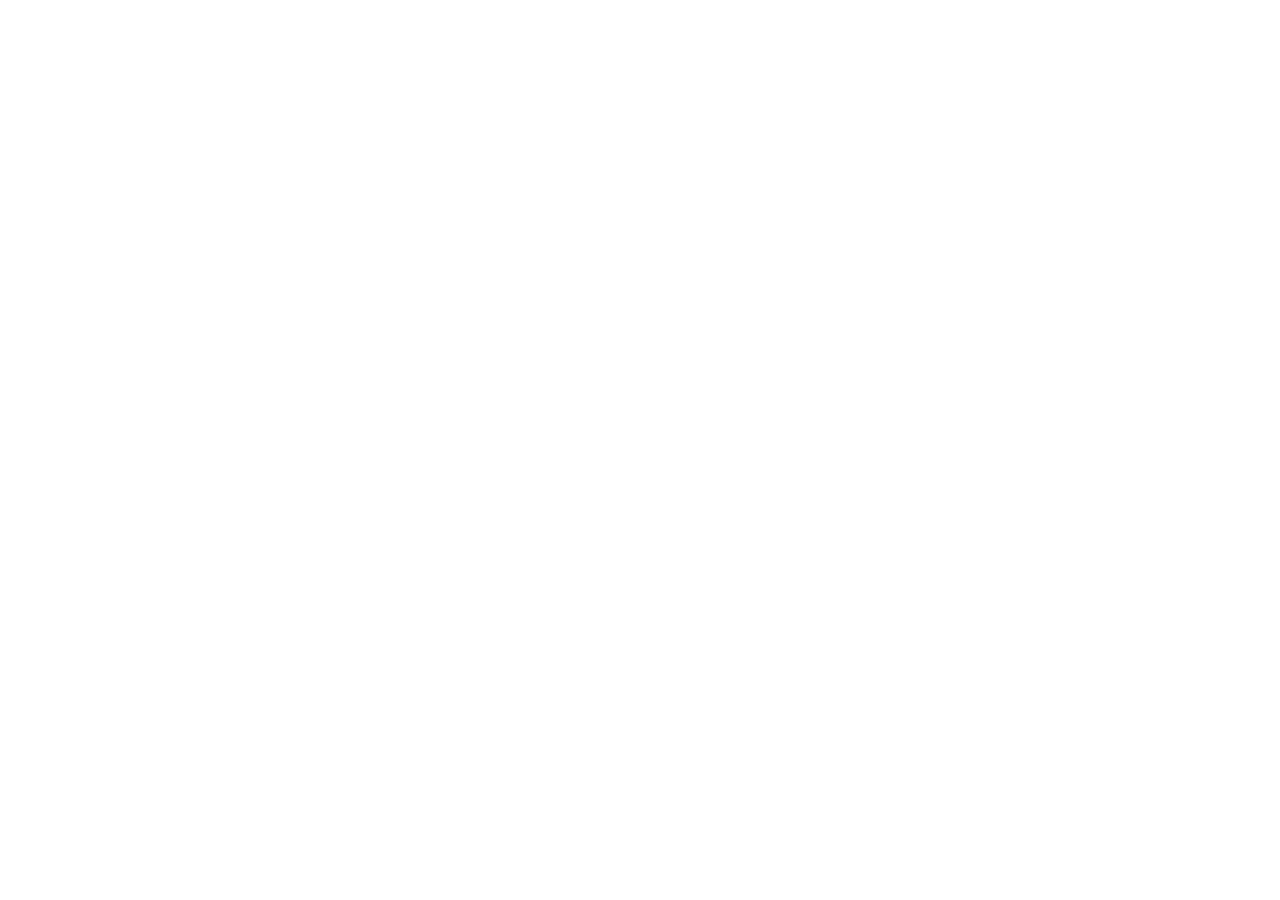
==== contact/index.html @ 0ea5b1de "Stage 1: folder, images, skeleton Co-Authored-By: Claude Sonnet 5.5 <noreply@anthropic.com>" ====
<!doctype html>
<html lang="en-IE">
<head>
<!--HEAD-->
<meta charset="utf-8">
<meta name="viewport" content="width=device-width, initial-scale=1">
<title>Ashgrove House · Contact</title>
<meta name="robots" content="noindex">
<meta name="description" content="Ashgrove House is a fictional concept site: Seisiún weekends in a Georgian country house in Co. Kilkenny.">
<link rel="icon" href="data:image/svg+xml,%3Csvg%20xmlns%3D%22http%3A%2F%2Fwww.w3.org%2F2000%2Fsvg%22%20viewBox%3D%220%200%20240%2030%22%3E%3Cpath%20d%3D%22M2%2027%20C10%2025%2018%2020%2028%2014%20C33%2011%2037%2013%2042%2016%20C48%2019%2054%2010%2062%205%20C68%202%2073%204%2079%209%20C86%2015%2092%2014%2098%2011%20C104%208%20109%2010%20114%2014%20C122%2020%20130%2022%20138%2015%20C145%209%20151%204%20158%204%20C165%204%20170%2010%20176%2014%20C183%2019%20190%2017%20197%2013%20C205%209%20212%2012%20220%2018%20C226%2022%20232%2025%20238%2027%22%20fill%3D%22none%22%20stroke%3D%22%23d99d97%22%20stroke-width%3D%224%22%20stroke-linecap%3D%22round%22%2F%3E%3C%2Fsvg%3E">
<link rel="preconnect" href="https://fonts.googleapis.com">
<link rel="preconnect" href="https://fonts.gstatic.com" crossorigin>
<link rel="stylesheet" href="https://fonts.googleapis.com/css2?family=Anton&family=Outfit:wght@500;600&family=Manrope:wght@400;500;600;700;800&display=swap">
<link rel="stylesheet" href="../css/tokens.css">
<link rel="stylesheet" href="../css/site.css">
<!--/HEAD-->
</head>
<body data-page="contact">
<!--HDR--><!--/HDR-->
<main id="main">
</main>
<!--FTR--><!--/FTR-->
<!--SCRIPTS-->
<script type="module" src="../js/site.js"></script>
<script type="module" src="../js/contact.js"></script>
<!--/SCRIPTS-->
</body>
</html>
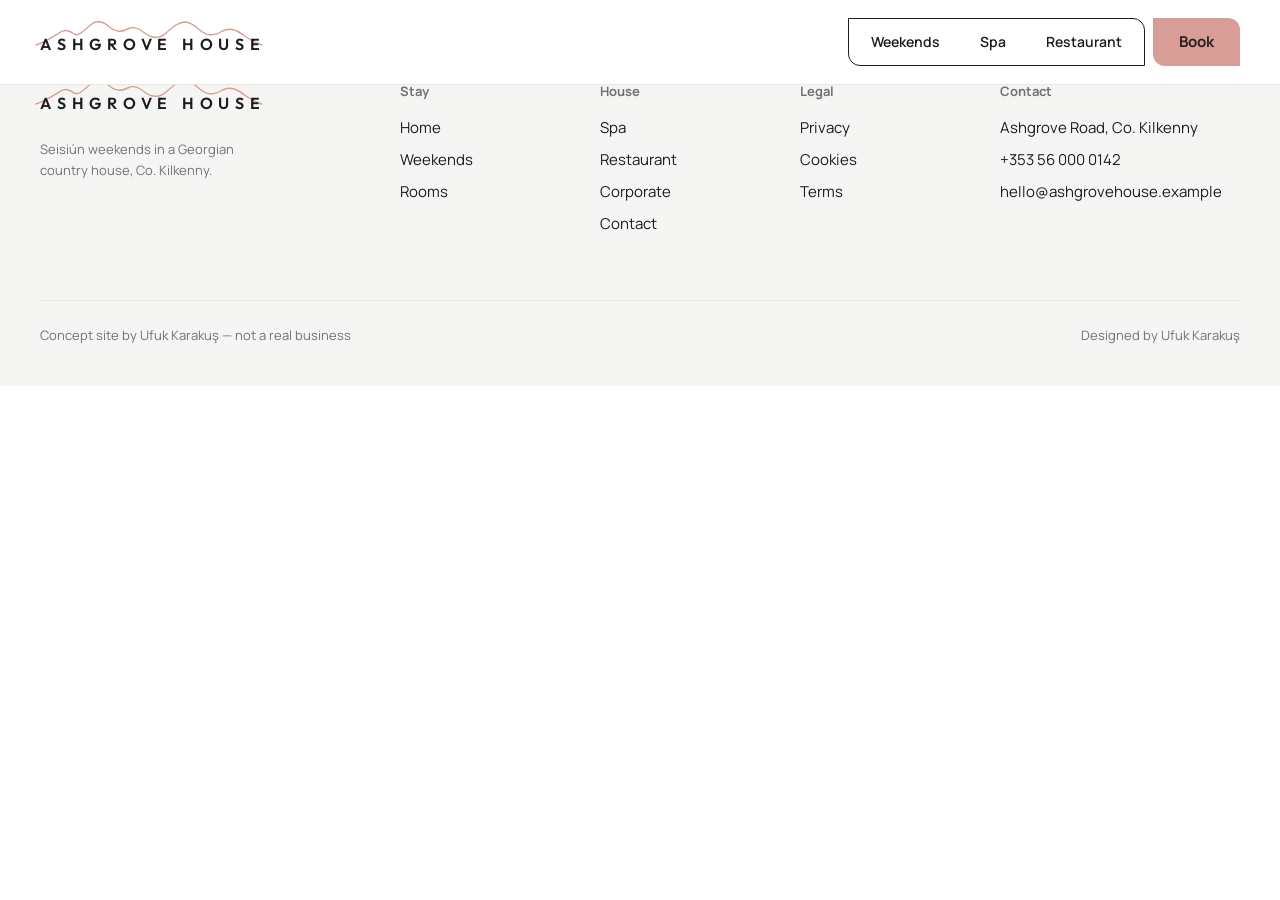
==== commit 9d0328f6: "Stage 2: design system, header, footer, modal Co-Authored-By: Claude Sonnet 5.5 <noreply@anthropic.c" ====
--- a/contact/index.html
+++ b/contact/index.html
@@ -7,19 +7,44 @@
 <title>Ashgrove House · Contact</title>
 <meta name="robots" content="noindex">
 <meta name="description" content="Ashgrove House is a fictional concept site: Seisiún weekends in a Georgian country house in Co. Kilkenny.">
-<link rel="icon" href="data:image/svg+xml,%3Csvg%20xmlns%3D%22http%3A%2F%2Fwww.w3.org%2F2000%2Fsvg%22%20viewBox%3D%220%200%20240%2030%22%3E%3Cpath%20d%3D%22M2%2027%20C10%2025%2018%2020%2028%2014%20C33%2011%2037%2013%2042%2016%20C48%2019%2054%2010%2062%205%20C68%202%2073%204%2079%209%20C86%2015%2092%2014%2098%2011%20C104%208%20109%2010%20114%2014%20C122%2020%20130%2022%20138%2015%20C145%209%20151%204%20158%204%20C165%204%20170%2010%20176%2014%20C183%2019%20190%2017%20197%2013%20C205%209%20212%2012%20220%2018%20C226%2022%20232%2025%20238%2027%22%20fill%3D%22none%22%20stroke%3D%22%23d99d97%22%20stroke-width%3D%224%22%20stroke-linecap%3D%22round%22%2F%3E%3C%2Fsvg%3E">
+<link rel="icon" href="../favicon.svg" type="image/svg+xml">
+<link rel="alternate icon" href="../favicon.ico" sizes="32x32">
 <link rel="preconnect" href="https://fonts.googleapis.com">
 <link rel="preconnect" href="https://fonts.gstatic.com" crossorigin>
 <link rel="stylesheet" href="https://fonts.googleapis.com/css2?family=Anton&family=Outfit:wght@500;600&family=Manrope:wght@400;500;600;700;800&display=swap">
 <link rel="stylesheet" href="../css/tokens.css">
 <link rel="stylesheet" href="../css/site.css">
+<script>(function(){var d=document.documentElement;d.classList.add('js');var seen=false;try{seen=!!sessionStorage.getItem('ashSeen');sessionStorage.setItem('ashSeen','1')}catch(e){}})();</script>
 <!--/HEAD-->
 </head>
 <body data-page="contact">
-<!--HDR--><!--/HDR-->
+<!--HDR-->
+<header class="hdr" id="hdr"><div class="wrap hdr-in">
+  <a class="logo" href="../" aria-label="Ashgrove House, home">
+    <svg viewBox="0 0 240 30" preserveAspectRatio="none" aria-hidden="true"><path pathLength="1" d="M2 27 C10 25 18 20 28 14 C33 11 37 13 42 16 C48 19 54 10 62 5 C68 2 73 4 79 9 C86 15 92 14 98 11 C104 8 109 10 114 14 C122 20 130 22 138 15 C145 9 151 4 158 4 C165 4 170 10 176 14 C183 19 190 17 197 13 C205 9 212 12 220 18 C226 22 232 25 238 27"/></svg>
+    <b>Ashgrove House</b>
+  </a>
+  <div class="navg">
+    <nav class="nav" aria-label="Main"><a href="../weekends/" data-nav="weekends">Weekends</a><a href="../spa/" data-nav="spa">Spa</a><a href="../restaurant/" data-nav="restaurant">Restaurant</a></nav>
+    <a class="btn btn-p" href="../rooms/">Book</a>
+  </div>
+</div></header>
+<!--/HDR-->
 <main id="main">
 </main>
-<!--FTR--><!--/FTR-->
+<!--FTR-->
+<footer><div class="wrap">
+  <div class="f-g">
+    <div><a class="logo" href="../" aria-label="Ashgrove House, home"><svg viewBox="0 0 240 30" preserveAspectRatio="none" aria-hidden="true"><path d="M2 27 C10 25 18 20 28 14 C33 11 37 13 42 16 C48 19 54 10 62 5 C68 2 73 4 79 9 C86 15 92 14 98 11 C104 8 109 10 114 14 C122 20 130 22 138 15 C145 9 151 4 158 4 C165 4 170 10 176 14 C183 19 190 17 197 13 C205 9 212 12 220 18 C226 22 232 25 238 27"/></svg><b>Ashgrove House</b></a>
+      <p class="small" style="margin:18px 0 0;max-width:30ch">Seisiún weekends in a Georgian country house, Co. Kilkenny.</p></div>
+    <div><h4>Stay</h4><div class="f-col"><a href="../">Home</a><a href="../weekends/">Weekends</a><a href="../rooms/">Rooms</a></div></div>
+    <div><h4>House</h4><div class="f-col"><a href="../spa/">Spa</a><a href="../restaurant/">Restaurant</a><a href="../corporate/">Corporate</a><a href="../contact/">Contact</a></div></div>
+    <div><h4>Legal</h4><div class="f-col"><a href="../privacy/">Privacy</a><a href="../cookies/">Cookies</a><a href="../terms/">Terms</a></div></div>
+    <div><h4>Contact</h4><div class="f-col"><span>Ashgrove Road, Co. Kilkenny</span><a href="tel:+353560000142" data-modal="call">+353 56 000 0142</a><a href="mailto:hello@ashgrovehouse.example" data-modal="email">hello@ashgrovehouse.example</a></div></div>
+  </div>
+  <div class="f-note"><span>Concept site by Ufuk Karakuş — not a real business</span><span>Designed by Ufuk Karakuş</span></div>
+</div></footer>
+<!--/FTR-->
 <!--SCRIPTS-->
 <script type="module" src="../js/site.js"></script>
 <script type="module" src="../js/contact.js"></script>
--- a/css/tokens.css
+++ b/css/tokens.css
@@ -0,0 +1,11 @@
+/* Design tokens — taken from the approved board's :root */
+:root{
+  --ink:#1b1c1e; --ink2:#3b3d41; --muted:#707276; --faint:#a3a5a8; --line:#e7e7e5; --soft:#f5f5f3; --paper:#ffffff;
+  --rose:#d99d97; --rose-h:#e4b0ab; --rose-d:#a86a63; --rose-l:#f7e6e3; --on-rose:#2b1f1d;
+  --greek:#33609f; --latin:#6a3d98; --s90:#b8417f; --bingo:#d4703a; --white:#939aa1; --comedy:#3f7d7a; --acoustic:#6f8b62; --dj:#44607f;
+  --head:"Anton","Oswald","Arial Narrow",sans-serif;
+  --sans:"Manrope","Segoe UI",system-ui,sans-serif;
+  --logo:"Outfit","Manrope",system-ui,sans-serif;
+  --hh:84px; --r:12px; --sec:140px; --container:1360px; --gutter:40px;
+  color-scheme:light;
+}
--- a/css/site.css
+++ b/css/site.css
@@ -0,0 +1,93 @@
+/* Ashgrove House — shared styles. Light throughout (white + soft grey bands), charcoal type, one dusty-rose accent.
+   Anton only for main headings, Manrope everywhere else. Isometric lift only on calendar rows and room boxes. */
+*{box-sizing:border-box}
+[hidden]{display:none!important}
+html,body{margin:0}
+body{background:var(--paper);color:var(--ink);font-family:var(--sans);font-size:16px;line-height:1.6;-webkit-font-smoothing:antialiased;overflow-x:hidden}
+button{font:inherit;color:inherit;cursor:pointer;background:none;border:0;padding:0}
+a{color:inherit}
+img{display:block;max-width:100%}
+:focus-visible{outline:2px solid var(--rose-d);outline-offset:3px}
+.wrap{max-width:var(--container);margin:0 auto;padding-left:max(var(--gutter),env(safe-area-inset-left,0px));padding-right:max(var(--gutter),env(safe-area-inset-right,0px))}
+.d{font-family:var(--head);font-weight:400;text-transform:uppercase;letter-spacing:.004em;line-height:.96;margin:0;white-space:nowrap}
+.eyebrow{font-size:14px;font-weight:600;color:var(--muted);margin:0 0 14px}
+.lead{font-size:18px;line-height:1.6;color:var(--ink2);margin:0;max-width:44ch}
+.small{font-size:13px;color:var(--muted)}
+
+/* buttons: primary = rose, top-right + bottom-left rounded; secondary = plain outline; ticket = "Evening tickets" only */
+.btn{display:inline-flex;align-items:center;justify-content:center;gap:10px;height:48px;padding:0 26px;font-family:var(--sans);font-weight:700;font-size:15px;white-space:nowrap;text-decoration:none;transition:background .2s,color .2s,border-color .2s}
+.btn-p{border-radius:0 var(--r) 0 var(--r);background:var(--rose);color:var(--on-rose)}
+.btn-p:hover{background:var(--rose-h)}
+.btn-p[disabled]{background:#e5e5e3;color:#9a9c9f;cursor:not-allowed}
+.btn-s{border:1px solid var(--ink);border-radius:2px;height:46px}
+.btn-s:hover{background:var(--soft)}
+.btn-t{position:relative;overflow:hidden;height:46px;color:var(--ink);border:1px solid var(--ink);border-radius:3px}
+.btn-t::before,.btn-t::after{content:"";position:absolute;top:50%;width:16px;height:16px;margin-top:-8px;border-radius:50%;background:var(--paper);border:1px solid var(--ink)}
+.btn-t::before{left:-9px}.btn-t::after{right:-9px}
+.btn-t:hover{background:var(--soft)}
+.tlink{font-weight:700;font-size:15px;color:var(--rose-d);display:inline-flex;gap:8px;align-items:center;text-decoration:none}
+.tlink:hover{color:var(--ink)}
+
+/* header */
+.hdr{position:fixed;left:0;right:0;top:0;z-index:50;background:#fff;box-shadow:0 1px 0 var(--line)}
+.hdr-in{display:flex;align-items:center;height:var(--hh)}
+.logo{position:relative;display:inline-flex;align-items:center;height:40px;margin-right:auto;padding-top:6px;text-decoration:none}
+.logo b{position:relative;z-index:1;font-family:var(--logo);font-weight:600;font-size:16px;letter-spacing:.36em;text-transform:uppercase;white-space:nowrap}
+.logo svg{position:absolute;left:-6px;top:-4px;width:calc(100% + 4px);height:30px;z-index:0;overflow:visible}
+.logo svg path{fill:none;stroke:var(--rose);stroke-width:1.4;stroke-linejoin:round;stroke-linecap:round}
+/* the header line draws itself each time a page opens */
+.js .hdr .logo svg path{stroke-dasharray:1;stroke-dashoffset:1}
+.js .hdr .logo.draw svg path{animation:lgdraw 1.6s cubic-bezier(.45,0,.25,1) .1s forwards}
+@keyframes lgdraw{to{stroke-dashoffset:0}}
+.navg{display:flex;gap:8px;align-items:stretch}
+.nav{display:flex;align-items:center;gap:4px;padding:4px;border:1px solid var(--ink);border-radius:0 var(--r) 0 var(--r)}
+.nav a{display:inline-flex;align-items:center;justify-content:center;height:38px;padding:0 18px;font-weight:600;font-size:14px;text-decoration:none;border-radius:0 9px 0 9px;transition:background .2s,color .2s}
+.nav a:hover:not(.on){background:var(--soft)}
+.nav a.on{background:var(--ink);color:#fff}
+
+/* footer (light) */
+footer{background:var(--soft);padding-block:80px 40px;border-top:1px solid var(--line)}
+.f-g{display:grid;grid-template-columns:minmax(0,4fr) repeat(3,minmax(0,2fr)) minmax(0,3fr);gap:40px}
+.f-g h4{margin:0 0 14px;font-size:13px;font-weight:700;color:var(--muted)}
+.f-col{display:flex;flex-direction:column;gap:8px;font-size:15px}
+.f-col a{text-decoration:none}
+.f-col a:hover{color:var(--rose-d)}
+.f-note{display:flex;justify-content:space-between;gap:20px;margin-top:64px;padding-top:24px;border-top:1px solid var(--line);font-size:13px;color:var(--muted);flex-wrap:wrap}
+
+/* images revealed on entering the viewport (never hidden, only scaled) */
+.reveal{transform:scale(.92);transition:transform 1.2s cubic-bezier(.2,.7,.2,1)}
+.reveal.in{transform:scale(1)}
+
+/* legal pages: plain text */
+.legal{padding-top:calc(var(--hh) + 64px);padding-bottom:var(--sec)}
+.legal h1{font-size:clamp(54px,6.2vw,96px);margin:0 0 40px}
+.legal .prose{max-width:68ch}
+.legal .prose h2{font-family:var(--sans);font-weight:800;font-size:20px;letter-spacing:-.01em;line-height:1.3;margin:40px 0 10px}
+.legal .prose p,.legal .prose li{color:var(--ink2);margin:0 0 14px}
+.legal .prose ul{padding-left:22px;margin:0 0 14px}
+.legal .prose a{color:var(--rose-d);font-weight:700}
+.legal .prose a:hover{color:var(--ink)}
+
+/* modal, toast */
+.modal{position:fixed;inset:0;z-index:400;background:rgba(27,28,30,.35);display:grid;place-items:center;padding:20px}
+.modal-in{background:#fff;max-width:460px;padding:36px;position:relative;box-shadow:0 30px 80px rgba(0,0,0,.2)}
+.modal-in h3{font-weight:800;font-size:24px;margin:0 0 10px;letter-spacing:-.01em}
+.modal-in p{margin:0 0 18px;color:var(--ink2)}
+.modal-in a{font-weight:700;color:var(--rose-d)}
+.modal-in .x{position:absolute;right:12px;top:10px;font-size:22px;width:36px;height:36px}
+.toast{position:fixed;left:50%;top:100px;transform:translate(-50%,-10px);z-index:350;background:#fff;color:var(--ink);box-shadow:0 10px 30px rgba(0,0,0,.15);padding:12px 18px;font-size:14px;font-weight:600;opacity:0;transition:.25s;pointer-events:none}
+.toast.on{opacity:1;transform:translate(-50%,0)}
+
+@media (prefers-reduced-motion:reduce){*{animation:none!important;transition:none!important}.reveal{transform:none}.js .hdr .logo svg path{stroke-dashoffset:0}}
+@media (max-width:900px){
+  .wrap{padding-left:max(16px,env(safe-area-inset-left,0px));padding-right:max(16px,env(safe-area-inset-right,0px))}
+  .d{white-space:normal}
+  .f-g{grid-template-columns:1fr}
+  .nav a{padding:0 12px}
+}
+@media (max-width:520px){
+  .logo b{font-size:12px;letter-spacing:.22em}
+  .nav a[data-nav="restaurant"]{display:none}
+  .nav a{height:34px;font-size:13px}
+  .navg>.btn{height:44px;padding:0 16px}
+}
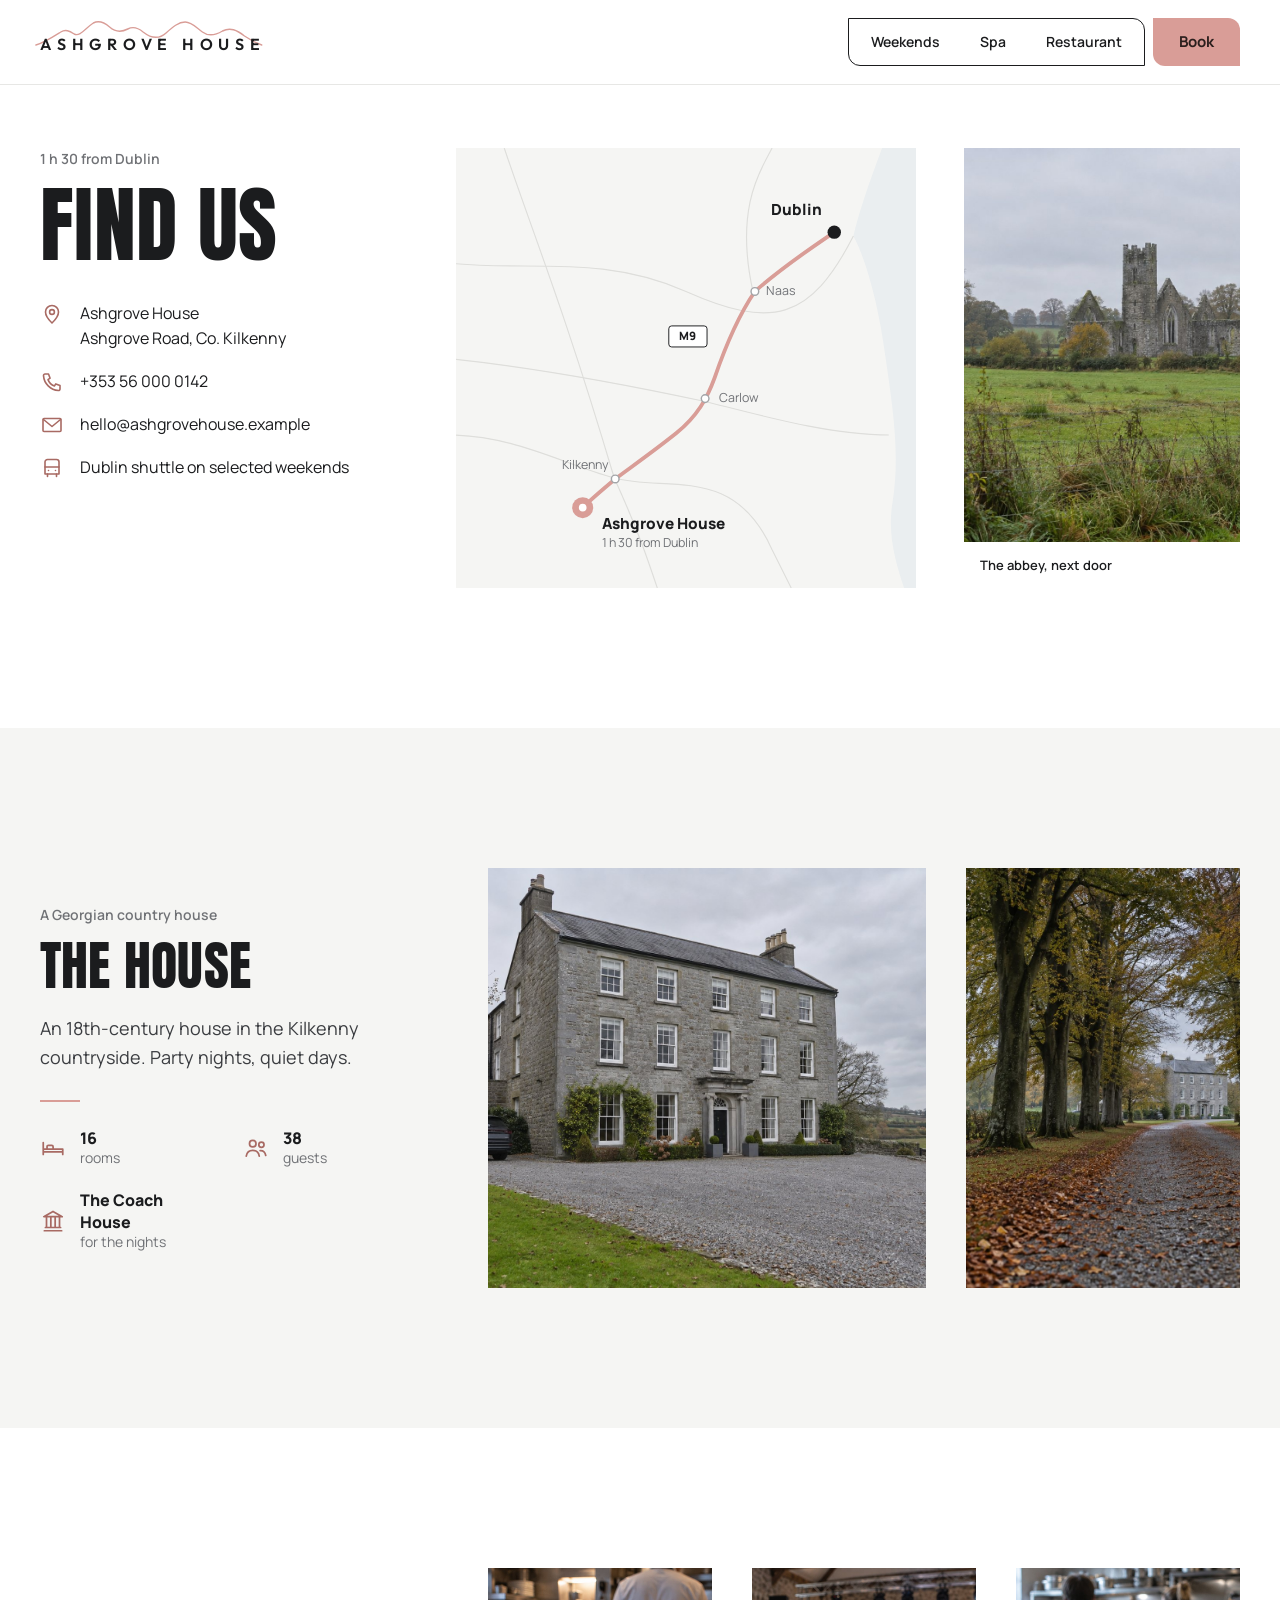
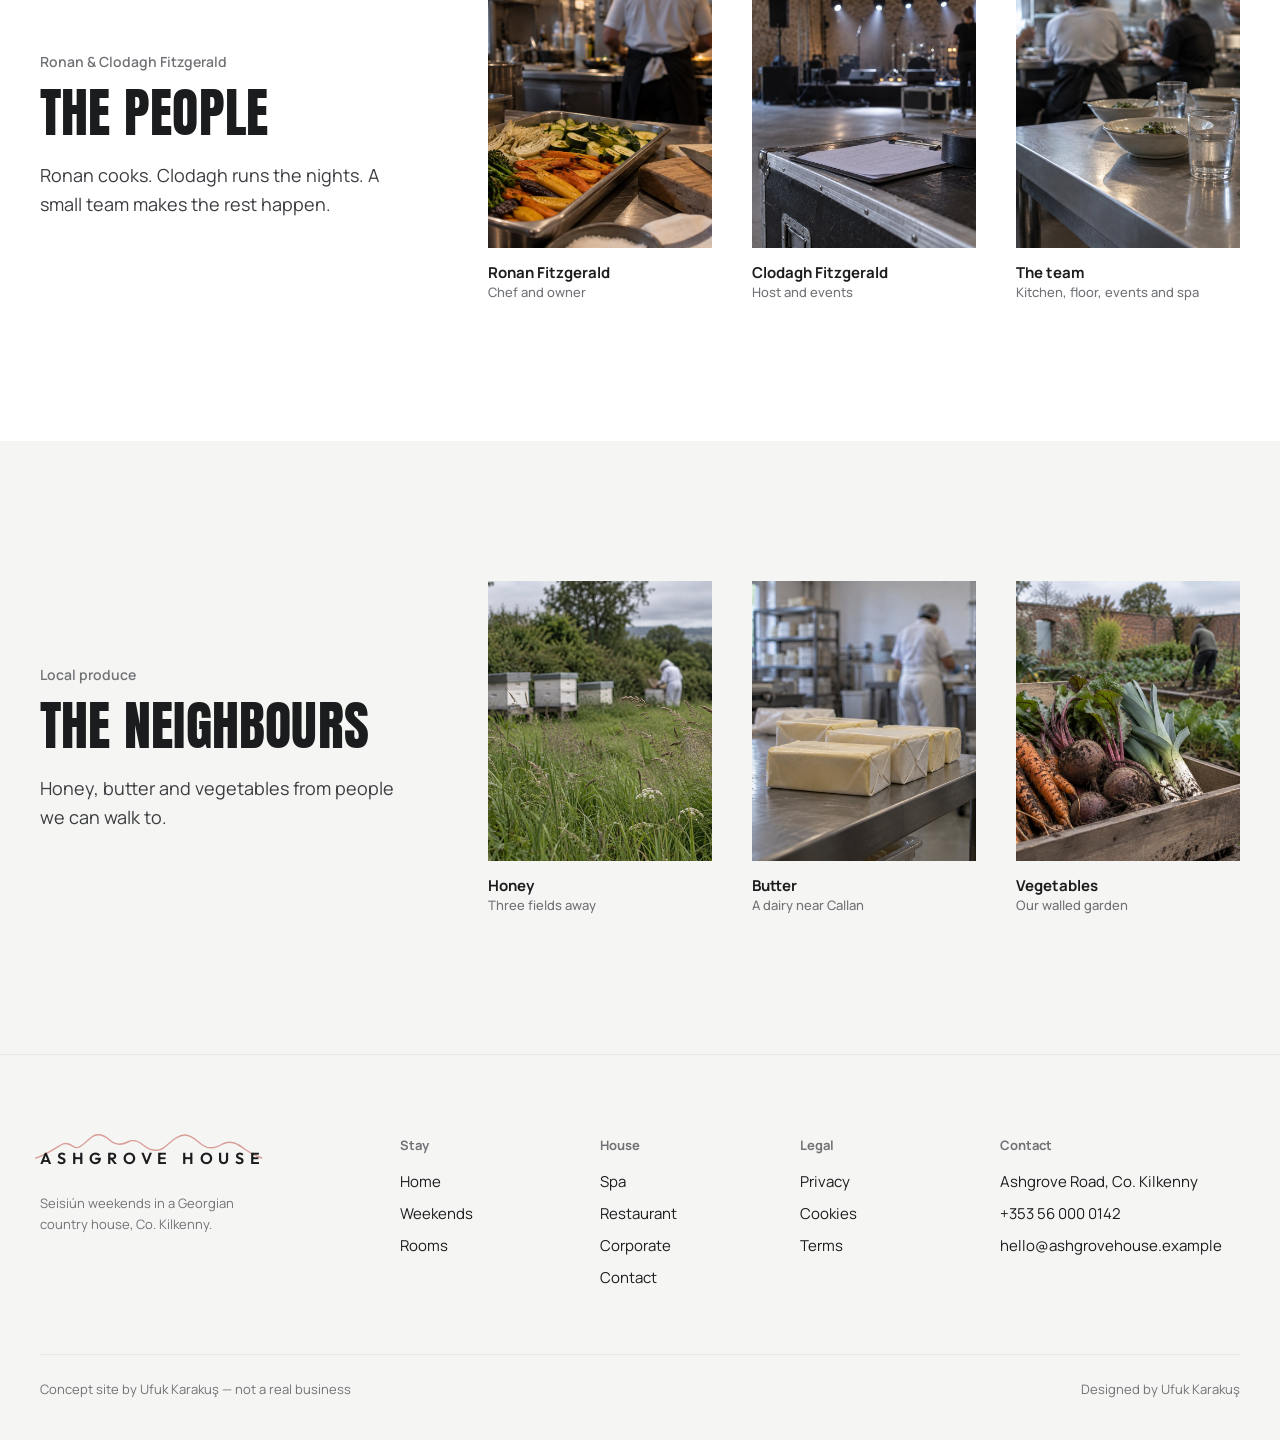
==== commit 16630e97: "Stage 11: corporate and contact Co-Authored-By: Claude Fable 5.1 <noreply@anthropic.com>" ====
--- a/contact/index.html
+++ b/contact/index.html
@@ -31,6 +31,51 @@
 </div></header>
 <!--/HDR-->
 <main id="main">
+  <section class="find"><div class="wrap find-g">
+    <div>
+      <div class="eyebrow">1 h 30 from Dublin</div>
+      <h1 class="d">Find us</h1>
+      <button class="crow" type="button" data-modal="map"><svg data-i="pin"></svg><span>Ashgrove House<br>Ashgrove Road, Co. Kilkenny</span></button>
+      <button class="crow" type="button" data-modal="call"><svg data-i="phone"></svg><span>+353 56 000 0142</span></button>
+      <button class="crow" type="button" data-modal="email"><svg data-i="mail"></svg><span>hello@ashgrovehouse.example</span></button>
+      <div class="crow" style="cursor:default"><svg data-i="bus"></svg><span>Dublin shuttle on selected weekends</span></div>
+    </div>
+    <div class="map" data-modal="map" role="button" tabindex="0" aria-label="Directions from Dublin">
+      <svg viewBox="0 0 500 460" preserveAspectRatio="xMidYMid slice" aria-hidden="true">
+        <rect width="500" height="460" fill="#f5f5f3"/>
+        <path d="M455 0 C440 40 430 70 425 92 C440 120 452 170 458 215 C466 270 474 320 466 370 C460 405 470 435 478 460 L500 460 L500 0Z" fill="#eaeef0"/>
+        <g fill="none" stroke="#dededb" stroke-width="1.2">
+          <path d="M0 120 C80 130 160 110 250 150 S380 180 425 92"/><path d="M60 0 C90 90 120 160 175 345"/><path d="M0 300 C70 300 120 330 175 345 S300 330 340 420 L360 460"/>
+          <path d="M175 345 C200 400 210 430 220 460"/><path d="M270 265 C330 280 400 300 462 300"/><path d="M0 220 C100 230 200 250 270 265"/><path d="M320 150 C300 60 330 20 340 0"/>
+        </g>
+        <path d="M405 88 C380 105 350 125 322 150 C305 175 292 205 280 240 C272 262 262 280 240 298 C215 318 192 334 176 346 C164 356 152 366 142 376" fill="none" stroke="#d99d97" stroke-width="4" stroke-linecap="round"/>
+        <g font-family="Manrope,system-ui,sans-serif" font-size="13" fill="#707276">
+          <circle cx="322" cy="150" r="4" fill="#fff" stroke="#a3a5a8" stroke-width="1.5"/><text x="334" y="154">Naas</text>
+          <circle cx="270" cy="262" r="4" fill="#fff" stroke="#a3a5a8" stroke-width="1.5"/><text x="284" y="266">Carlow</text>
+          <circle cx="176" cy="346" r="4" fill="#fff" stroke="#a3a5a8" stroke-width="1.5"/><text x="120" y="336">Kilkenny</text>
+        </g>
+        <rect x="232" y="186" width="40" height="22" rx="3" fill="#fff" stroke="#1b1c1e"/><text x="252" y="201" text-anchor="middle" font-family="Manrope,system-ui,sans-serif" font-size="12" font-weight="800" fill="#1b1c1e">M9</text>
+        <circle cx="405" cy="88" r="7" fill="#1b1c1e"/><text x="392" y="70" text-anchor="end" font-family="Manrope,system-ui,sans-serif" font-size="16" font-weight="800" fill="#1b1c1e">Dublin</text>
+        <circle cx="142" cy="376" r="11" fill="#d99d97"/><circle cx="142" cy="376" r="4" fill="#fff"/>
+        <text x="162" y="398" font-family="Manrope,system-ui,sans-serif" font-size="16" font-weight="800" fill="#1b1c1e">Ashgrove House</text>
+        <text x="162" y="417" font-family="Manrope,system-ui,sans-serif" font-size="13" fill="#707276">1 h 30 from Dublin</text>
+      </svg>
+    </div>
+    <figure class="abb"><img src="../images/contact-place-b.jpg" alt="The abbey ruin across the field" width="1536" height="1024"><figcaption>The abbey, next door</figcaption></figure>
+  </div></section>
+  <section class="cband alt"><div class="wrap cband-g">
+    <div><div class="eyebrow">A Georgian country house</div><h2 class="d">The house</h2><p class="lead">An 18th-century house in the Kilkenny countryside. Party nights, quiet days.</p><div class="rule" style="margin-top:28px"></div>
+      <div class="facts"><div class="fact"><svg data-i="bed"></svg><span><b>16</b>rooms</span></div><div class="fact"><svg data-i="guests"></svg><span><b>38</b>guests</span></div><div class="fact"><svg data-i="col"></svg><span><b>The Coach House</b>for the nights</span></div></div></div>
+    <div class="cph2"><figure><img src="../images/contact-place-a.jpg" alt="Ashgrove House" class="reveal" width="1448" height="1086" loading="lazy"></figure><figure><img src="../images/contact-place-c.jpg" alt="The beech avenue" class="reveal" width="1536" height="1024" loading="lazy"></figure></div>
+  </div></section>
+  <section class="cband"><div class="wrap cband-g">
+    <div><div class="eyebrow">Ronan &amp; Clodagh Fitzgerald</div><h2 class="d">The people</h2><p class="lead">Ronan cooks. Clodagh runs the nights. A small team makes the rest happen.</p></div>
+    <div class="cph3"><figure><img src="../images/contact-people-a.jpg" alt="Ronan in the kitchen" class="reveal" width="1536" height="1024" loading="lazy"><figcaption>Ronan Fitzgerald<small>Chef and owner</small></figcaption></figure><figure><img src="../images/contact-people-b.jpg" alt="Clodagh setting up the Coach House" class="reveal" width="1536" height="1024" loading="lazy"><figcaption>Clodagh Fitzgerald<small>Host and events</small></figcaption></figure><figure><img src="../images/contact-people-c.jpg" alt="The team" class="reveal" width="1536" height="1024" loading="lazy"><figcaption>The team<small>Kitchen, floor, events and spa</small></figcaption></figure></div>
+  </div></section>
+  <section class="cband alt"><div class="wrap cband-g">
+    <div><div class="eyebrow">Local produce</div><h2 class="d">The neighbours</h2><p class="lead">Honey, butter and vegetables from people we can walk to.</p></div>
+    <div class="cph3"><figure><img src="../images/contact-producers-a.jpg" alt="Beehives at the edge of a field" class="reveal" width="1536" height="1024" loading="lazy"><figcaption>Honey<small>Three fields away</small></figcaption></figure><figure><img src="../images/contact-producers-b.jpg" alt="Butter at a dairy near Callan" class="reveal" width="1536" height="1024" loading="lazy"><figcaption>Butter<small>A dairy near Callan</small></figcaption></figure><figure><img src="../images/contact-producers-c.jpg" alt="Vegetables from the walled garden" class="reveal" width="1536" height="1024" loading="lazy"><figcaption>Vegetables<small>Our walled garden</small></figcaption></figure></div>
+  </div></section>
 </main>
 <!--FTR-->
 <footer><div class="wrap">
--- a/css/site.css
+++ b/css/site.css
@@ -7,6 +7,7 @@
 button{font:inherit;color:inherit;cursor:pointer;background:none;border:0;padding:0}
 a{color:inherit}
 img{display:block;max-width:100%}
+figure{margin:0}
 :focus-visible{outline:2px solid var(--rose-d);outline-offset:3px}
 .wrap{max-width:var(--container);margin:0 auto;padding-left:max(var(--gutter),env(safe-area-inset-left,0px));padding-right:max(var(--gutter),env(safe-area-inset-right,0px))}
 .d{font-family:var(--head);font-weight:400;text-transform:uppercase;letter-spacing:.004em;line-height:.96;margin:0;white-space:nowrap}
@@ -68,6 +69,275 @@
 .legal .prose a{color:var(--rose-d);font-weight:700}
 .legal .prose a:hover{color:var(--ink)}
 
+/* ========== SUBPAGES ========== */
+.pintro{padding-top:calc(var(--hh) + 64px);padding-bottom:20px}
+.pi-row{display:flex;justify-content:space-between;align-items:flex-end;gap:56px;margin-bottom:40px}
+.pi-row h1{font-size:clamp(54px,6.2vw,96px)}
+.pi-row .lead{max-width:400px;padding-bottom:6px}
+.pi-frame{height:min(50vh,500px);overflow:hidden;background:#eee}
+.pi-frame img{width:100%;height:100%;object-fit:cover;animation:kb2 22s ease-out both}
+@keyframes kb2{from{transform:scale(1.07)}to{transform:scale(1)}}
+
+/* brochure band: tall, pinned, one large photo that gives way to the second */
+.band{position:relative;height:200vh}
+.band.alt{background:var(--soft)}
+.band-pin{position:sticky;top:0;height:100vh;padding-top:var(--hh);display:flex;align-items:center}
+.band-g{display:grid;grid-template-columns:minmax(0,5fr) minmax(0,7fr);gap:72px;align-items:center;width:100%}
+.band.rev .band-g{grid-template-columns:minmax(0,7fr) minmax(0,5fr)}
+.band.rev .b-txt{order:2}
+.b-txt h2{font-size:clamp(44px,4.2vw,60px);margin:0 0 24px}
+.b-txt .lead{margin-bottom:30px}
+.rule{width:40px;height:2px;background:var(--rose);margin:0 0 26px}
+.rowsx{display:flex;flex-direction:column}
+.rowsx div{display:grid;grid-template-columns:1fr 90px 70px;gap:20px;padding:13px 0;border-bottom:1px solid var(--line);font-size:16px}
+.rowsx div:first-child{border-top:1px solid var(--line)}
+.rowsx span:nth-child(2){color:var(--muted)}
+.rowsx span:nth-child(3){font-weight:800;text-align:right}
+.facts{display:grid;grid-template-columns:repeat(2,minmax(0,1fr));gap:22px 30px;max-width:460px}
+.fact{display:flex;gap:14px;align-items:center;font-size:14px;color:var(--muted);line-height:1.35}
+.fact svg{width:26px;height:26px;flex:none;color:var(--rose-d)}
+.fact b{display:block;color:var(--ink);font-weight:800;font-size:16px}
+.b-ph{position:relative;height:min(68vh,600px);overflow:hidden;background:#e6e6e4}
+.b-ph img{position:absolute;inset:0;width:100%;height:100%;object-fit:cover;transition:transform 1.1s cubic-bezier(.2,.7,.2,1),clip-path 1.1s cubic-bezier(.6,0,.2,1)}
+.b-ph img.p2{clip-path:inset(0 0 0 100%)}
+.b-ph.two img.p2{clip-path:inset(0 0 0 0)}
+.b-ph.two img.p1{transform:scale(1.05)}
+.b-ph .cnt{position:absolute;right:18px;bottom:16px;z-index:2;font-size:13px;font-weight:700;color:var(--ink);background:#fff;padding:5px 10px;font-variant-numeric:tabular-nums}
+.tags{display:flex;gap:8px;flex-wrap:wrap;margin-bottom:28px}
+.tag{display:inline-flex;align-items:center;gap:8px;font-size:13px;font-weight:600;padding:6px 12px;background:#fff;box-shadow:inset 0 0 0 1px var(--line)}
+.band.alt .tag{background:#fff}
+.tag i{width:8px;height:8px;border-radius:50%;background:var(--c)}
+
+.plainband{padding-block:var(--sec) 0}
+
+.hours{border-block:1px solid var(--line);padding-block:28px}
+.hours .wrap{display:flex;align-items:center;gap:40px;flex-wrap:wrap;font-size:15px}
+.hours svg{width:26px;height:26px;color:var(--rose-d)}
+.hours b{font-weight:700}
+.hours .sep{width:1px;height:32px;background:var(--line)}
+.hours small{display:block;color:var(--muted);font-size:13px}
+
+/* booking stepper: one step at a time */
+.book{padding-block:var(--sec)}
+.book h2{font-size:clamp(40px,3.8vw,58px);margin:0}
+.bk-g{display:grid;grid-template-columns:minmax(0,5fr) minmax(0,7fr);gap:72px;align-items:start}
+.bk-l .lead{margin-top:20px}
+.sumlist{margin-top:44px;max-width:440px}
+.sumlist h4{font-size:13px;font-weight:700;color:var(--muted);margin:0 0 12px}
+.sumlist div{display:flex;justify-content:space-between;gap:20px;padding:13px 0;border-bottom:1px solid var(--line);font-size:15px}
+.sumlist div:first-of-type{border-top:1px solid var(--line)}
+.sumlist span{color:var(--muted)}
+.sumlist b{font-weight:700;color:var(--faint);text-align:right}
+.sumlist .on b{color:var(--ink)}
+.prog{display:flex;gap:6px;margin:10px 0 12px}
+.prog span{flex:1;height:3px;background:var(--line);transition:background .3s}
+.prog span.on{background:var(--ink)}
+.prog-l{display:flex;justify-content:space-between;gap:12px;font-size:13px;color:var(--faint)}
+.prog-l span.on{color:var(--ink);font-weight:700}
+.stepbox{min-height:300px;margin-top:44px}
+.step{animation:stin .45s cubic-bezier(.2,.7,.2,1)}
+@keyframes stin{from{opacity:0;transform:translateX(24px)}}
+.step h3{font-size:16px;font-weight:800;margin:0 0 18px}
+.chips{display:flex;flex-wrap:wrap;gap:8px}
+.chip{min-width:88px;padding:14px 16px;box-shadow:inset 0 0 0 1px var(--line);font-size:14px;font-weight:600;text-align:center;line-height:1.3;transition:box-shadow .15s,background .15s}
+.chip:hover{box-shadow:inset 0 0 0 1px var(--ink)}
+.chip.on{background:var(--rose);box-shadow:none}
+.chip[disabled]{color:#b9bbbe;background:var(--soft);box-shadow:none;cursor:not-allowed;text-decoration:line-through}
+.chip small{display:block;font-size:12px;font-weight:500;opacity:.7;margin-top:2px}
+.cols2{display:grid;grid-template-columns:1fr 1fr;gap:32px}
+.cols2 .cl{font-weight:700;margin-bottom:12px}
+.opt{display:flex;justify-content:space-between;align-items:center;width:100%;padding:16px 18px;box-shadow:inset 0 0 0 1px var(--line);margin-bottom:8px;text-align:left;font-size:15px;font-weight:600}
+.opt:hover{box-shadow:inset 0 0 0 1px var(--ink)}
+.opt small{display:block;color:var(--muted);font-weight:500;font-size:13px}
+.big{font-family:var(--sans);font-weight:800;font-size:72px;line-height:1;letter-spacing:-.02em}
+.fields{display:grid;grid-template-columns:1fr 1fr;gap:12px;max-width:620px}
+.fields input{font:inherit;font-size:15px;padding:14px 16px;border:0;box-shadow:inset 0 0 0 1px var(--line);background:#fff;border-radius:0}
+.fields input:focus{outline:2px solid var(--rose-d);outline-offset:0}
+.fields .full{grid-column:1/-1}
+.navs{display:flex;gap:18px;margin-top:32px;align-items:center}
+.back{font-size:14px;font-weight:600;color:var(--muted);text-decoration:underline}
+.sw{width:54px;height:30px;border-radius:15px;background:#dcdcda;position:relative;transition:background .2s;flex:none}
+.sw::after{content:"";position:absolute;top:3px;left:3px;width:24px;height:24px;border-radius:50%;background:#fff;transition:transform .2s;box-shadow:0 1px 3px rgba(0,0,0,.2)}
+.sw.on{background:var(--rose)}.sw.on::after{transform:translateX(24px)}
+
+/* restaurant menu */
+.menu{background:var(--soft);padding-block:var(--sec)}
+.menu-g{display:grid;grid-template-columns:minmax(0,4fr) minmax(0,5fr) minmax(0,3fr);gap:48px;align-items:center}
+.menu img{width:100%;height:400px;object-fit:cover}
+.menu h2{font-size:clamp(36px,3vw,46px);margin:0 0 24px}
+.course{display:grid;grid-template-columns:34px 100px 1fr;gap:12px;padding:15px 0;border-bottom:1px solid var(--line);font-size:15px}
+.course:first-of-type{border-top:1px solid var(--line)}
+.course .n{color:var(--rose-d);font-weight:700}
+.course b{font-weight:800}
+.course span:last-child{color:var(--ink2)}
+
+/* corporate: your own theme */
+.thm{display:flex;flex-direction:column;gap:22px;min-width:0}
+.thm-ph{position:relative;height:clamp(240px,30vh,320px);overflow:hidden;background:#e4e4e2}
+.thm-ph img{position:absolute;inset:0;width:100%;height:100%;object-fit:cover;transition:opacity .7s ease}
+.thm-list{display:flex;flex-direction:column}
+.thr{display:grid;grid-template-columns:10px 150px minmax(0,1fr) auto 14px;gap:18px;align-items:center;min-height:56px;padding:0 14px;border-bottom:1px solid var(--line);text-align:left;transition:background .2s}
+.thr:first-child{border-top:1px solid var(--line)}
+.thr i{width:10px;height:10px;border-radius:50%;background:var(--c)}
+.thr b{font-weight:800;font-size:16px;white-space:nowrap}
+.thr span{min-width:0;font-size:14px;color:var(--ink2);white-space:nowrap;overflow:hidden;text-overflow:ellipsis}
+.thr em{font-style:normal;font-size:13px;color:var(--muted);white-space:nowrap}
+.thr s{text-decoration:none;color:var(--faint);transition:transform .2s,color .2s}
+.thr:hover,.thr.cur{background:var(--soft)}
+.thr.cur s{color:var(--ink);transform:translateX(3px)}
+@media (max-width:1200px){.thr{grid-template-columns:10px 140px minmax(0,1fr) 14px}.thr em{display:none}}
+
+/* contact */
+.find{padding-top:calc(var(--hh) + 64px);padding-bottom:var(--sec)}
+.find-g{display:grid;grid-template-columns:minmax(0,4fr) minmax(0,5fr) minmax(0,3fr);gap:48px;align-items:stretch}
+.find h1{font-size:clamp(64px,6.6vw,104px);margin:0 0 36px}
+.crow{display:flex;gap:16px;align-items:flex-start;margin-bottom:18px;font-size:16px;line-height:1.55;cursor:pointer;text-align:left}
+.crow svg{width:24px;height:24px;flex:none;color:var(--rose-d);margin-top:1px}
+.crow:hover span{color:var(--rose-d)}
+.map,.abb{position:relative;overflow:hidden;min-height:440px;background:#eee}
+.map{cursor:pointer}
+.map svg{position:absolute;inset:0;width:100%;height:100%}
+.map img,.abb img{position:absolute;inset:0;width:100%;height:100%;object-fit:cover}
+.abb figcaption{position:absolute;left:0;right:0;bottom:0;padding:14px 16px;background:#fff;font-size:13px;font-weight:600}
+.cband{padding-block:var(--sec)}
+.cband.alt{background:var(--soft)}
+.cband-g{display:grid;grid-template-columns:minmax(0,4fr) minmax(0,8fr);gap:72px;align-items:center}
+.cband h2{font-size:clamp(44px,4.2vw,60px);margin:0 0 22px}
+.cph3{display:grid;grid-template-columns:repeat(3,minmax(0,1fr));gap:40px}
+.cph2{display:grid;grid-template-columns:minmax(0,1.6fr) minmax(0,1fr);gap:40px}
+.cph3 img{width:100%;height:auto;aspect-ratio:4/5;object-fit:cover}   /* height:auto so the aspect ratio wins over the height attribute */
+.cph2 img{width:100%;height:420px;object-fit:cover}
+figcaption{font-size:15px;font-weight:700;margin-top:14px;line-height:1.4}
+figcaption small{display:block;font-weight:500;color:var(--muted);font-size:13px}
+
+/* weekends page */
+.filters{position:sticky;top:var(--hh);z-index:20;background:#fff;border-bottom:1px solid var(--line)}
+.frow{display:flex;justify-content:center;align-items:center;gap:14px;padding-block:20px 10px;transition:padding .3s ease}
+.fg{display:flex;gap:12px;align-items:center}
+.fsep{width:1px;height:40px;background:var(--line);margin:0 10px;transition:height .3s ease}
+.fc{position:relative;flex:none;display:flex;flex-direction:column;align-items:center;gap:8px;width:72px;transition:gap .3s ease}
+.fc .ci{width:54px;height:54px;border-radius:50%;box-shadow:inset 0 0 0 1px var(--ink);display:grid;place-items:center;transition:background .2s,color .2s,width .3s ease,height .3s ease}
+.fc svg{width:26px;height:26px;transition:width .3s ease,height .3s ease}
+.fc .fl{font-size:12px;font-weight:600;line-height:16px;height:16px;white-space:nowrap;color:var(--ink2);overflow:hidden;transition:height .3s ease,opacity .2s ease}
+.fc::after{content:attr(data-tip);position:absolute;left:50%;top:calc(100% + 8px);z-index:5;transform:translate(-50%,-3px);white-space:nowrap;background:#fff;color:var(--ink);font-size:12px;font-weight:600;line-height:1.3;padding:7px 11px;box-shadow:0 1px 2px rgba(0,0,0,.08),0 8px 22px rgba(0,0,0,.14);opacity:0;pointer-events:none;transition:opacity .15s,transform .15s}
+.fc:hover::after,.fc:focus-visible::after{opacity:1;transform:translate(-50%,0);transition-delay:.12s}
+.fc:hover .ci{background:var(--soft)}
+.fc.on .ci{background:var(--ink);color:#fff}
+.ft{display:inline-flex;align-items:center;gap:10px;height:46px;padding:0 20px;border-radius:23px;background:var(--soft);font-weight:700;font-size:15px;transition:background .2s,color .2s,height .3s ease}
+.ft i{width:10px;height:10px;border-radius:50%;background:var(--c)}
+.ft:hover{background:#ebebe9}
+.ft.on{background:var(--c);color:#fff}.ft.on i{background:#fff}
+@media (max-width:1240px){.frow{flex-wrap:wrap;row-gap:16px;column-gap:48px}.fsep{display:none}#fT{order:-1;flex:0 0 100%;justify-content:center}}
+.fmeta{text-align:center;padding-bottom:14px;font-size:13px;line-height:32px;color:var(--muted);height:46px;overflow:hidden;transition:height .3s ease,padding .3s ease,opacity .2s ease}
+.filters{transition:margin-bottom .3s ease}
+.filters.compact{margin-bottom:var(--fd,0px)}
+.filters.compact .frow{padding-block:8px}
+.filters.compact .fc{gap:0}
+.filters.compact .fc .ci{width:40px;height:40px}
+.filters.compact .fc svg{width:20px;height:20px}
+.filters.compact .fc .fl{height:0;opacity:0}
+.filters.compact .ft{height:36px}
+.filters.compact .fsep{height:28px}
+.filters.compact .fmeta{height:0;padding-bottom:0;opacity:0}
+.filters.nt,.filters.nt *{transition:none!important}
+.fmeta button{text-decoration:underline;color:var(--ink);margin-left:12px;font-weight:700}
+.cards{padding-block:30px 120px}
+.closest{font-size:14px;color:var(--muted);padding:14px 0}
+.card{display:grid;grid-template-columns:320px minmax(0,1fr) 270px;gap:40px;padding-block:36px;border-top:1px solid var(--line);animation:cin .45s ease both}
+.card:last-child{border-bottom:1px solid var(--line)}
+@keyframes cin{from{opacity:0;transform:translateY(12px)}}
+.cph{aspect-ratio:4/3;overflow:hidden;background:#eee}
+.cph img{width:100%;height:100%;object-fit:cover}
+.cmain{min-width:0}
+.cmain .small{margin-bottom:8px}
+.ct{font-family:var(--sans);font-weight:800;font-size:28px;letter-spacing:-.02em;line-height:1.15;margin:0 0 10px}
+.cmain .desc{margin:0 0 20px;color:var(--ink2);max-width:58ch}
+.nb{display:grid;grid-template-columns:repeat(var(--n),minmax(0,1fr));gap:14px}
+.nbx{background:color-mix(in srgb,var(--c) 8%,#fff);box-shadow:inset 3px 0 0 var(--c);padding:14px 16px}
+.nbx .small{margin:0 0 4px}
+.nbx b{display:block;font-weight:800;font-size:16px}
+.nbx span{display:block;font-size:13px;color:var(--ink2)}
+.day{display:flex;align-items:center;gap:10px;margin-top:16px;font-size:14px;color:var(--ink2)}
+.day svg{width:20px;height:20px;color:var(--rose-d)}
+.cside{display:flex;flex-direction:column;gap:14px}
+.kids{align-self:flex-start;font-size:13px;font-weight:600;padding:6px 12px;background:var(--soft);color:var(--ink2);display:flex;gap:8px;align-items:center}
+.kids.yes{background:#e8f1e9;color:#2f6a3a}
+.kids svg{width:16px;height:16px}
+.bdg{display:flex;flex-direction:column;gap:6px}
+.bdg span{font-size:13px;display:flex;gap:8px;align-items:center;color:var(--ink2)}
+.bdg span svg{width:16px;height:16px;color:var(--muted)}
+.bdg .closed{color:var(--rose-d);font-weight:700}
+.cbox{display:grid;grid-template-columns:repeat(3,1fr);gap:12px;margin-top:6px}
+.cbox span{display:block;font-size:12px;color:var(--muted)}
+.cbox b{display:block;font-weight:800;font-size:20px}   /* block: the board's quirks-mode line box (see the calendar rows) */
+.cbox.sold b{font-size:14px;color:var(--faint)}
+.cleft{font-size:13px;color:var(--ink2)}
+.cleft.hot{color:var(--rose-d);font-weight:700}
+.cside .btn{width:100%}
+
+/* rooms */
+.rtop{padding-top:var(--hh)}
+.dstrip{position:sticky;top:var(--hh);z-index:20;background:rgba(255,255,255,.97);border-bottom:1px solid var(--line)}
+.dstrip .wrap{display:flex;align-items:center;gap:8px;height:66px;overflow-x:auto}
+.dl{flex:none;font-size:13px;font-weight:700;color:var(--muted);margin-right:8px}
+.dchip{flex:none;display:inline-flex;gap:8px;align-items:center;height:38px;padding:0 14px;box-shadow:inset 0 0 0 1px var(--line);font-size:13px;font-weight:600;white-space:nowrap}
+.dchip i{width:8px;height:8px;border-radius:50%;background:var(--c)}
+.dchip:hover{box-shadow:inset 0 0 0 1px var(--ink)}
+.dchip.on{background:var(--rose);box-shadow:none}
+.dchip .full{font-size:11px;font-weight:700;color:var(--rose-d)}
+.dsep{flex:none;width:1px;height:28px;background:var(--line);margin:0 6px}
+.wn{flex:none;display:flex;gap:8px;align-items:center;font-size:13px;font-weight:700;color:var(--muted)}
+.wn input,.wn select{font:inherit;font-size:13px;font-weight:500;color:var(--ink);padding:8px;border:0;box-shadow:inset 0 0 0 1px var(--line);background:#fff}
+.clr{flex:none;font-size:13px;font-weight:600;text-decoration:underline;color:var(--muted)}
+.plan-sec{padding-block:36px 120px}
+.plan-h h1{font-size:clamp(54px,6.2vw,96px)}
+.legend{display:flex;gap:22px;font-size:13px;font-weight:600;flex-wrap:wrap;margin-top:30px}
+.legend span{display:flex;gap:8px;align-items:center}
+.legend i{width:16px;height:16px;border:2px solid var(--ink);border-radius:4px;background:var(--c)}
+/* two columns: heading, plan and legend on the left; the room drawer on the right, from the heading's top line down to the bottom of the screen */
+.stage{display:flex;align-items:flex-start;container-type:inline-size;--drW:clamp(440px,40cqw,560px)}
+.planw{flex:1 1 auto;min-width:0}
+.plan{position:relative;width:100%;aspect-ratio:985/320;margin-top:62px}
+.blk{position:absolute;border:2px solid var(--ink);border-radius:12px;background:#fff}
+.blk .bl{position:absolute;top:-30px;left:0;font-size:13px;font-weight:700}
+.rm{position:absolute;border:2px solid var(--ink);border-radius:8px;background:var(--c);display:flex;flex-direction:column;justify-content:center;align-items:center;gap:2px;font-size:12px;font-weight:600;line-height:1.1;cursor:pointer;transition:transform .18s ease,box-shadow .18s ease,background .18s}
+.rm .no{font-weight:800;font-size:clamp(22px,2.2vw,34px);line-height:1}
+.rm small{font-size:11px;color:var(--ink2)}
+.rm:hover,.rm.sel{transform:translate(-4px,-4px);box-shadow:4px 4px 0 var(--ink)}
+.rm.sel{background:var(--rose)}
+.rm.tk{background:repeating-linear-gradient(135deg,#f1f1f0 0 6px,#e6e6e4 6px 12px);color:#a5a7aa;border-color:#c4c6c8;cursor:not-allowed}
+.rm.tk small{color:#b5b7ba}
+.rm.tk:hover{transform:none;box-shadow:none}
+.tip{position:absolute;z-index:30;pointer-events:none;background:#fff;box-shadow:0 1px 2px rgba(0,0,0,.08),0 12px 30px rgba(0,0,0,.14);padding:12px 14px;min-width:200px;transform:translate(-50%,calc(-100% - 14px));opacity:0;transition:opacity .12s}
+.tip.on{opacity:1}
+.tip b{display:block;font-weight:800;font-size:17px}
+.tip span{display:block;font-size:13px;color:var(--muted);line-height:1.55}
+.tip .st{color:var(--ink);font-weight:700}
+.drawer{flex:0 0 0;min-width:0;display:flex;justify-content:flex-end;padding-top:var(--drOff,0px);overflow:clip;transition:flex-basis .55s cubic-bezier(.6,0,.2,1)}
+.stage.open .drawer{flex-basis:var(--drW)}
+.dr-in{position:sticky;top:170px;flex:none;width:calc(var(--drW) - 40px);height:calc(100vh - 194px);overflow-y:auto;overscroll-behavior:contain;background:#fff;box-shadow:inset 0 0 0 1px var(--line)}
+.dr-in .ph{aspect-ratio:16/10;overflow:hidden}
+.dr-in .ph img{width:100%;height:100%;object-fit:cover}
+.dr-b{padding:28px 30px 32px;display:flex;flex-direction:column;gap:22px}
+.dr-b .ct{font-size:34px;margin:0}
+.feat{display:grid;grid-template-columns:repeat(4,1fr);gap:12px}
+.feat div{display:flex;flex-direction:column;align-items:center;gap:8px;text-align:center;font-size:12px;font-weight:600;line-height:1.3;color:var(--ink2)}
+.feat svg{width:28px;height:28px;color:var(--rose-d)}
+.sec{border-top:1px solid var(--line);padding-top:16px}
+.sec h4{margin:0 0 8px;font-size:13px;font-weight:700;color:var(--muted)}
+.total{display:flex;justify-content:space-between;align-items:flex-end;gap:20px;margin-top:8px}
+.total b{display:block;font-weight:800;font-size:44px;letter-spacing:-.02em;line-height:1}
+.need{background:var(--rose-l);padding:12px 14px;font-size:14px;line-height:1.5}
+.drx{position:absolute;top:14px;right:14px;z-index:3;width:40px;height:40px;background:#fff;display:grid;place-items:center;font-size:20px;box-shadow:0 2px 8px rgba(0,0,0,.15)}
+.ln{display:flex;justify-content:space-between;align-items:center;gap:16px;padding:8px 0;font-size:15px}
+.ln small{display:block;color:var(--muted);font-size:13px}
+.ln .stepper button{width:36px;height:36px;font-size:16px}
+.ln .stepper b{min-width:32px;font-size:14px}
+.stepper{display:inline-flex;align-items:center;box-shadow:inset 0 0 0 1px var(--line)}
+.stepper button{width:44px;height:44px;font-size:18px}
+.stepper button[disabled]{opacity:.25;cursor:default}
+.stepper b{min-width:40px;text-align:center;font-weight:800;font-variant-numeric:tabular-nums}
+
 /* modal, toast */
 .modal{position:fixed;inset:0;z-index:400;background:rgba(27,28,30,.35);display:grid;place-items:center;padding:20px}
 .modal-in{background:#fff;max-width:460px;padding:36px;position:relative;box-shadow:0 30px 80px rgba(0,0,0,.2)}
@@ -78,16 +348,132 @@
 .toast{position:fixed;left:50%;top:100px;transform:translate(-50%,-10px);z-index:350;background:#fff;color:var(--ink);box-shadow:0 10px 30px rgba(0,0,0,.15);padding:12px 18px;font-size:14px;font-weight:600;opacity:0;transition:.25s;pointer-events:none}
 .toast.on{opacity:1;transform:translate(-50%,0)}
 
+/* ========== HOME ========== */
+/* intro: black ~1s, the frame opens to the 35mm picture, then the page arrives (only when the head script sets .intro-on) */
+.intro{display:none;position:fixed;inset:0;z-index:300;pointer-events:none}
+.intro-on .intro{display:block}
+.intro .ip{position:absolute;left:0;right:0;height:50%;background:#000;transition:height 1.8s cubic-bezier(.65,0,.35,1),opacity .9s ease}
+.intro .ip.t{top:0}.intro .ip.b{bottom:0}
+.intro .ip.l,.intro .ip.r{top:0;bottom:0;height:auto;width:0;transition:opacity .9s ease}
+.intro .ip.l{left:0;right:auto}.intro .ip.r{right:0;left:auto}
+.intro .lo{position:absolute;inset:0;display:grid;place-items:center;z-index:2;transition:opacity .5s}
+.intro .lo div{display:flex;flex-direction:column;align-items:center;gap:18px}
+.intro .lo b{font-family:var(--logo);font-weight:600;font-size:16px;letter-spacing:.36em;color:#e8e8e8}
+.intro .lo i{display:block;width:150px;height:1px;background:rgba(255,255,255,.14);overflow:hidden}
+.intro .lo i span{display:block;height:100%;background:#e8e8e8;transform:translateX(-100%);animation:ld 1s ease forwards}
+@keyframes ld{to{transform:none}}
+.intro.go .lo{opacity:0}
+.intro.fade .ip{opacity:0}
+.intro-on .intro.done,.intro.done{display:none}
+
+.hero{padding-top:calc(var(--hh) + 28px);padding-bottom:96px}
+.hero .wrap{container-type:inline-size}
+.hero-frame{height:clamp(280px,calc(100vh - 372px),560px);overflow:hidden;background:#e9e9e7}
+.hero-frame video{display:block;width:100%;height:100%;object-fit:cover;object-position:50% 18%}
+/* the headline fills the frame on one line: sized in CSS from the Anton width ratio (so nothing shifts when the font arrives), then refined by js/home.js */
+.hero h1{--hw:1126;font-size:min(150px,calc(100cqw * 100 / var(--hw) - .2px));margin:34px 0 24px;width:max-content}
+.hero-sub{display:grid;grid-template-columns:minmax(0,7fr) minmax(0,5fr);gap:40px;align-items:center}
+.hero-sub .acts{display:flex;align-items:center;gap:26px;justify-self:end}
+.next{display:flex;align-items:center;gap:10px;font-size:14px;color:var(--muted);white-space:nowrap}
+.next i{width:8px;height:8px;border-radius:50%;background:var(--c,var(--latin))}
+
+/* story: the weekend as a timeline. Titles travel up a striped line; day, time and copy fade in place. One step per scroll. */
+.story{position:relative;background:var(--paper)}
+.st-pin{position:sticky;top:0;height:100vh;padding-top:var(--hh);display:flex;align-items:center;overflow:hidden}
+.st-g{display:grid;grid-template-columns:minmax(0,6fr) minmax(0,6fr);gap:56px;align-items:center;width:100%}
+.tl{position:relative;height:var(--tlH,460px);overflow-x:visible;overflow-y:clip}
+.tl-col{position:absolute;left:0;right:0;top:0;transform:translateY(var(--tlShift,0px));transition:transform .85s cubic-bezier(.65,0,.35,1)}
+.tl-line{position:absolute;left:6px;width:3px;top:calc(var(--tlTH,100px) / 2);height:calc(var(--tlS,240px) * 7);border-radius:2px;background:repeating-linear-gradient(180deg,#2f3135 0,#4d5056 5px,#2f3135 10px)}
+.tl-it{position:absolute;left:0;right:0;top:calc(var(--tlS,240px) * var(--k));padding-left:44px}
+.tl-it .d{font-size:clamp(64px,6.6vw,104px);color:#c6c7ca;transition:color .6s ease}
+.tl-it.on .d{color:var(--ink)}
+.tl-node{position:absolute;left:0;top:50%;width:15px;height:15px;margin-top:-7.5px;background:#fff;border:2px solid #2f3135;border-radius:0 5px 0 5px;transition:background .4s ease,transform .4s ease}
+.tl-it.past .tl-node{background:#2f3135}
+.tl-it.on .tl-node{background:var(--rose);transform:scale(1.3)}
+.tl-when{position:absolute;left:44px;top:calc(var(--tlY,190px) - 46px);display:flex;gap:14px;align-items:baseline;font-size:17px;line-height:1.4}
+.tl-when b{font-weight:700}
+.tl-when span{color:var(--muted);font-variant-numeric:tabular-nums}
+.tl-txt{position:absolute;left:44px;right:0;top:calc(var(--tlY,190px) + var(--tlTH,100px) + 18px);margin:0;font-size:18px;line-height:1.55;color:var(--ink2);max-width:36ch}
+.fadeable{transition:opacity .4s ease}
+.fadeable.out{opacity:0;transition-duration:.2s}
+.st-photo{justify-self:end;position:relative;background:#fff;padding:12px 12px 46px;box-shadow:0 1px 2px rgba(0,0,0,.10),0 10px 22px -8px rgba(0,0,0,.28)}
+.st-photo .ph{position:relative;width:var(--phW,540px);aspect-ratio:4/3;overflow:hidden;background:#eee}
+.st-photo img{position:absolute;inset:0;width:100%;height:100%;object-fit:cover;opacity:0;transition:opacity .7s ease}
+.st-photo img.on{opacity:1}
+
+/* upcoming weekends: one picture, three slim guide rows.
+   (The board renders in quirks mode — no doctype — so a line holding only a smaller inline element has no strut; here those elements are blocks to give the same line boxes.) */
+.cal{background:var(--soft);padding-block:var(--sec)}
+.sec-h{display:flex;justify-content:space-between;align-items:flex-end;gap:30px;margin-bottom:40px}
+.sec-h h2{font-size:clamp(44px,4.6vw,68px)}
+.cal-ph{position:relative;height:min(40vh,360px);overflow:hidden;background:#e4e4e2;margin-bottom:28px}
+.cal-ph img{position:absolute;inset:0;width:100%;height:100%;object-fit:cover;transition:opacity .8s ease}
+.cal-lab{position:absolute;left:24px;bottom:24px;z-index:2;background:#fff;padding:14px 18px;display:flex;gap:12px;align-items:center}
+.cal-lab i{width:10px;height:10px;border-radius:50%;background:var(--c);flex:none}
+.cal-lab b{font-weight:800;font-size:16px;white-space:nowrap}
+.cal-lab span{font-size:13px;color:var(--muted);white-space:nowrap}
+.guide{display:flex;flex-direction:column;gap:12px}
+.gr{display:grid;grid-template-columns:170px minmax(0,1fr) 130px 140px 24px;align-items:center;gap:28px;min-height:80px;padding:12px 26px;background:#fff;box-shadow:inset 0 0 0 1px var(--line);cursor:pointer;text-decoration:none;transition:transform .22s ease,box-shadow .22s ease}
+.gr:hover,.gr.cur{transform:translate(-5px,-5px);box-shadow:inset 0 0 0 2px var(--ink),5px 5px 0 var(--ink)}
+.gr .dt b{display:block;font-weight:800;font-size:17px;white-space:nowrap}
+.gr .dt span{display:block;font-size:13px;color:var(--muted)}
+.gr .ns{display:flex;gap:28px;min-width:0}
+.gr .nt{display:flex;gap:10px;align-items:baseline;min-width:0;flex:1 1 0}
+.gr .nt i{flex:none;width:9px;height:9px;border-radius:50%;background:var(--c);transform:translateY(-1px)}
+.gr .nt b{display:block;font-weight:700;font-size:15px;white-space:nowrap}
+.gr .nt span{display:block;font-size:13px;color:var(--muted);white-space:nowrap;overflow:hidden;text-overflow:ellipsis}
+.gr .pr{font-size:13px;color:var(--muted)}
+.gr .pr b{display:block;font-weight:800;font-size:18px;color:var(--ink)}
+.gr .lf{font-size:13px;color:var(--ink2)}
+.gr .lf.hot{color:var(--rose-d);font-weight:700}
+.gr .go{font-size:18px;color:var(--ink)}
+
+.corp{padding-block:var(--sec)}
+.corp-g{display:grid;grid-template-columns:minmax(0,7fr) minmax(0,5fr);gap:72px;align-items:center}
+.corp-ph{aspect-ratio:4/3;overflow:hidden;background:#eee}
+.corp-ph img{width:100%;height:100%;object-fit:cover}
+.corp h2{font-size:clamp(44px,4vw,60px);margin-bottom:22px}
+.ilist{list-style:none;padding:0;margin:28px 0 36px;display:flex;flex-direction:column;gap:14px}
+.ilist li{display:flex;gap:14px;align-items:center;font-size:16px}
+.ilist svg{width:24px;height:24px;flex:none;color:var(--rose-d)}
+
 @media (prefers-reduced-motion:reduce){*{animation:none!important;transition:none!important}.reveal{transform:none}.js .hdr .logo svg path{stroke-dashoffset:0}}
+@media (max-width:1100px){
+  .gr{grid-template-columns:150px minmax(0,1fr) 110px 24px}.gr .lf{display:none}
+  .card{grid-template-columns:260px minmax(0,1fr);}.cside{grid-column:1/-1}
+}
 @media (max-width:900px){
+  .cols2,.bk-g,.menu-g,.cband-g,.find-g{grid-template-columns:1fr}
+  .band-g,.band.rev .band-g{grid-template-columns:1fr}.band.rev .b-txt{order:0}.band{height:auto}.band-pin{position:relative;height:auto;padding-block:80px}.b-ph{height:50vh}
+  .stage{flex-direction:column;align-items:stretch}.drawer{padding-top:0}.stage.open .drawer{flex-basis:auto}.stage.open .plan,.stage.open .legend{display:none}.dr-in{position:relative;top:0;width:100%;height:auto!important}
+  .pi-row{flex-direction:column;align-items:flex-start;gap:20px}
+  .card{grid-template-columns:1fr}
+  .frow{flex-wrap:wrap}.fsep{display:none}
+  .fg{flex-wrap:wrap;justify-content:center}
+  .st-g{grid-template-columns:1fr;gap:20px}.st-pin{align-items:flex-start;padding-top:calc(var(--hh) + 24px)}.tl-it .d{font-size:52px}.st-photo{justify-self:start}
+  .corp-g{grid-template-columns:1fr}
+  .gr{grid-template-columns:1fr;gap:10px}.gr .ns{flex-direction:column;gap:8px}
+  .hero h1{width:auto;font-size:clamp(46px,6.2vw,90px)}
+  .hero-sub{grid-template-columns:1fr}
   .wrap{padding-left:max(16px,env(safe-area-inset-left,0px));padding-right:max(16px,env(safe-area-inset-right,0px))}
   .d{white-space:normal}
   .f-g{grid-template-columns:1fr}
   .nav a{padding:0 12px}
 }
 @media (max-width:520px){
+  .hero-sub .acts{flex-direction:column;align-items:flex-start;justify-self:start}
+  .next{white-space:normal}
   .logo b{font-size:12px;letter-spacing:.22em}
   .nav a[data-nav="restaurant"]{display:none}
   .nav a{height:34px;font-size:13px}
   .navg>.btn{height:44px;padding:0 16px}
 }
+
+/* hidden /data-check/ page */
+.dc h2{font-family:var(--sans);font-weight:800;font-size:22px;letter-spacing:-.01em;margin:48px 0 12px}
+.dc h3{font-family:var(--sans);font-weight:700;font-size:16px;margin:24px 0 8px}
+.dc table{border-collapse:collapse;width:100%;font-size:14px;font-variant-numeric:tabular-nums}
+.dc th,.dc td{padding:8px 10px;border-bottom:1px solid var(--line);text-align:left;vertical-align:top}
+.dc th{font-size:13px;color:var(--muted);font-weight:700}
+.dc .ok{color:#2f6a3a;font-weight:700}
+.dc .bad{color:#b3261e;font-weight:700}
